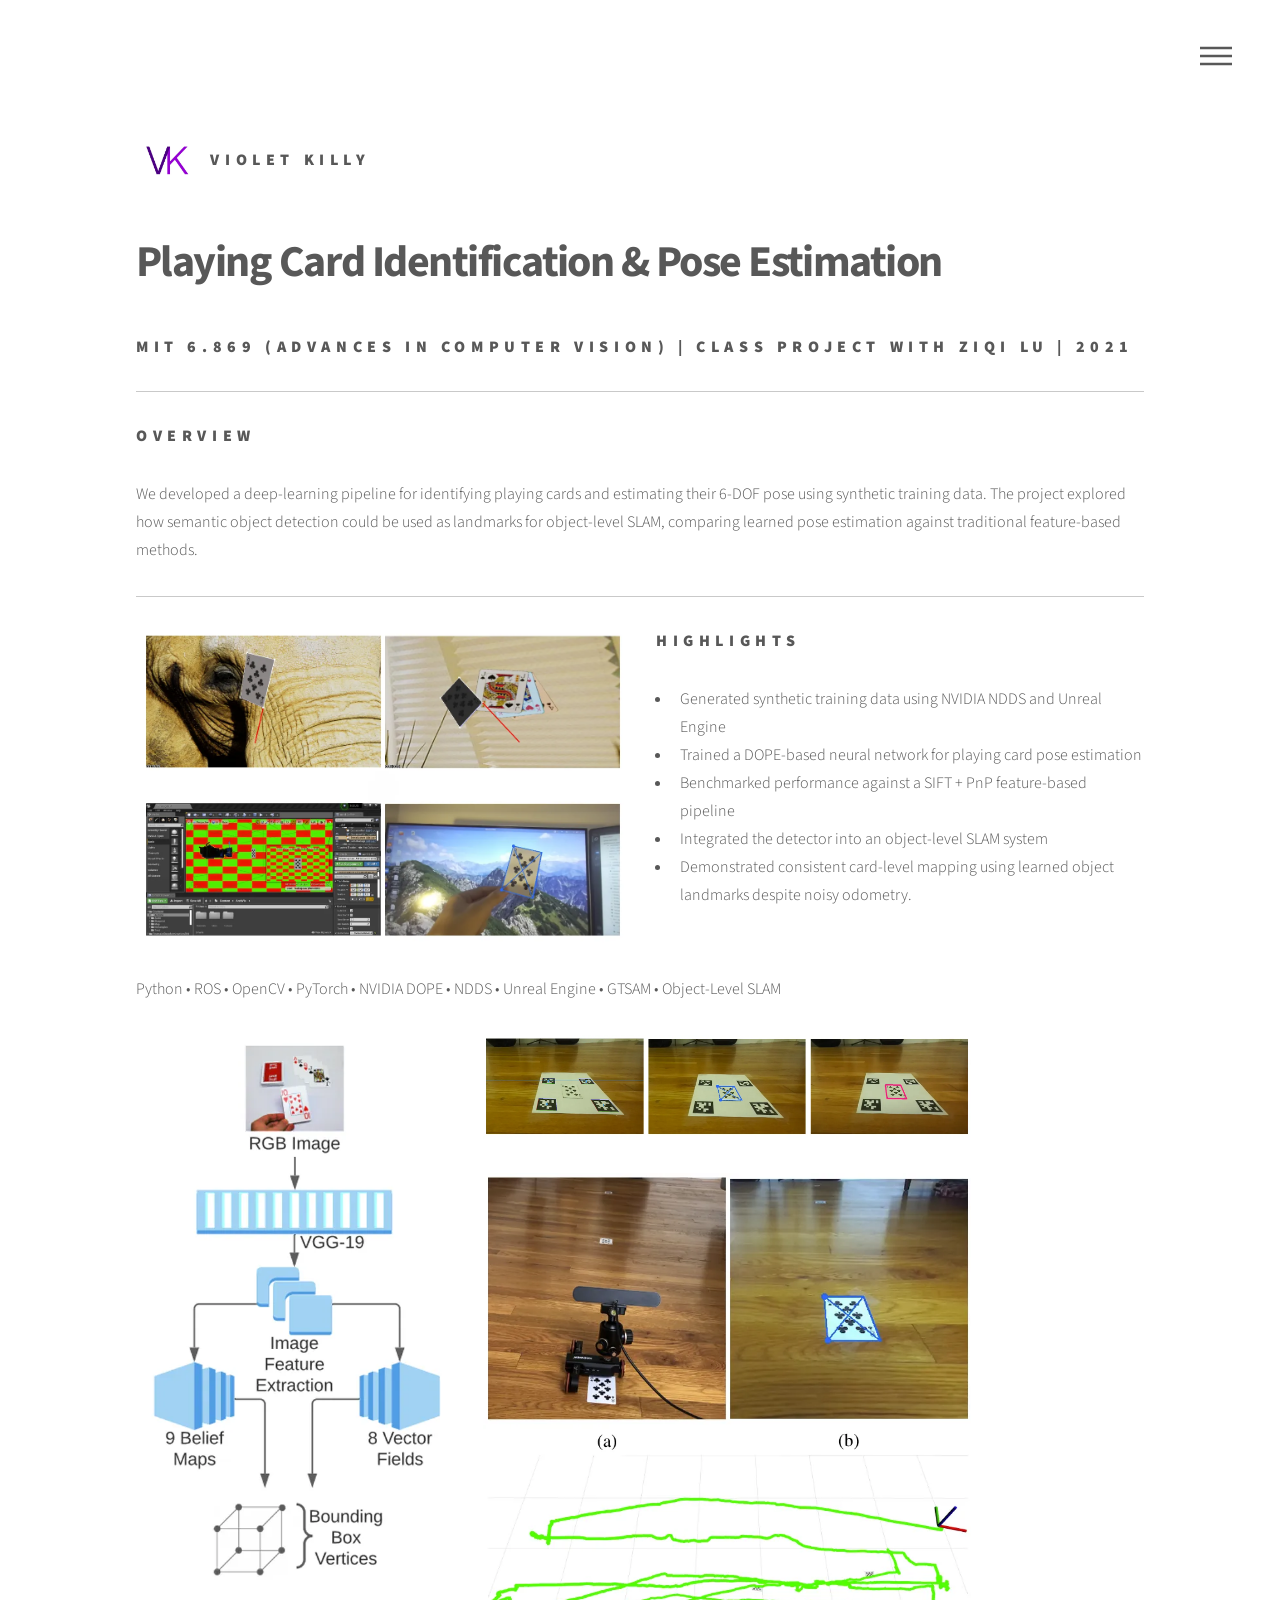
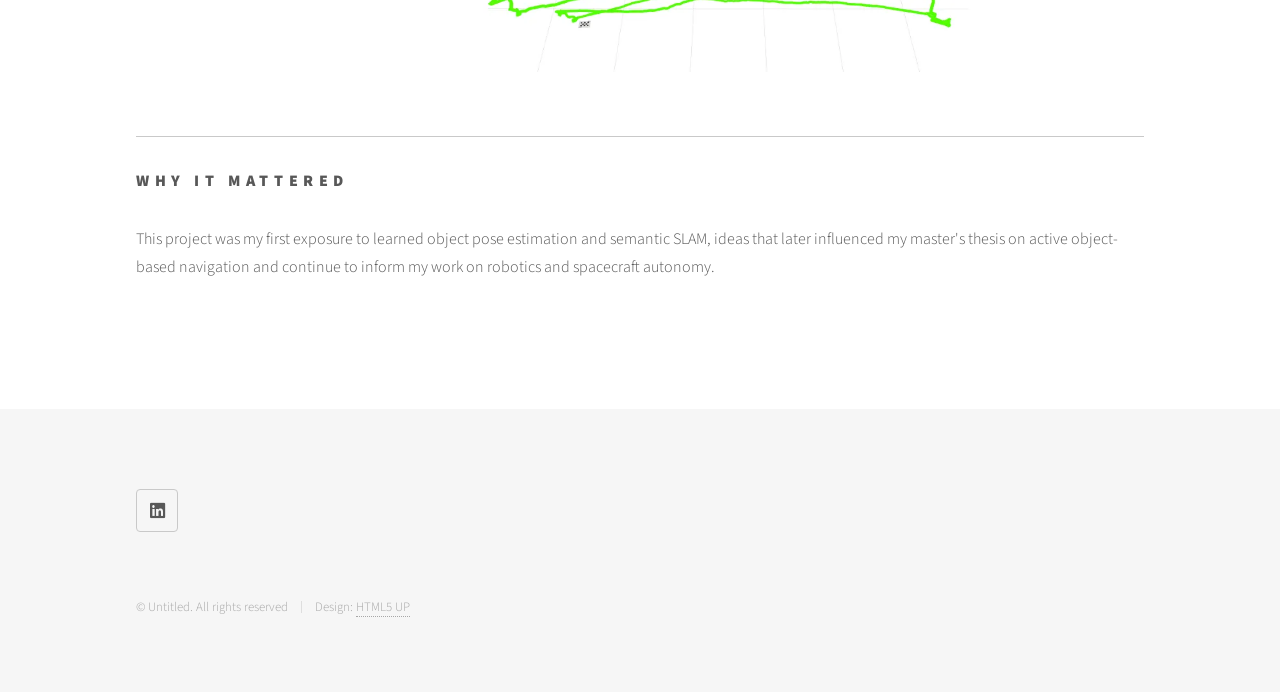
==== cards.html @ 979729dd "Initial portfolio commit" ====
<!DOCTYPE HTML>
<!--
	Phantom by HTML5 UP
	html5up.net | @ajlkn
	Free for personal and commercial use under the CCA 3.0 license (html5up.net/license)
-->
<html>
	<head>
		<title>Generic - Phantom by HTML5 UP</title>
		<meta charset="utf-8" />
		<meta name="viewport" content="width=device-width, initial-scale=1, user-scalable=no" />
		<link rel="stylesheet" href="assets/css/main.css" />
		<noscript><link rel="stylesheet" href="assets/css/noscript.css" /></noscript>
	</head>
	<body class="is-preload">
		<!-- Wrapper -->
			<div id="wrapper">

				<!-- Header -->
					<header id="header">
						<div class="inner">

							<!-- Logo -->
								<a href="index.html" class="logo">
									<span class="symbol"><img src="images/logo.webp" alt="" /></span><span class="title">Violet Killy</span>
								</a>
							<!-- Nav -->
								<nav>
									<ul>
										<li><a href="#menu">Menu</a></li>
									</ul>
								</nav>

						</div>
					</header>

				<!-- Menu -->
					<nav id="menu">
						<h2>Menu</h2>
						<ul>
							<li><a href="index.html">Home</a></li>
							<li><a href="projects.html">Portfolio</a></li>
						</ul>
					</nav>

				<!-- Main -->
					<div id="main">
						<div class="inner">
							<h1>Playing Card Identification & Pose Estimation</h1>
							<h3>MIT 6.869 (Advances in Computer Vision) | Class Project with Ziqi Lu | 2021</h3>
							<hr />						
							<section>
								<h3>Overview</h3>
								<p>We developed a deep-learning pipeline for identifying playing cards and estimating their 6-DOF pose using synthetic training data. The project explored how semantic object detection could be used as landmarks for object-level SLAM, comparing learned pose estimation against traditional feature-based methods.</p>
								<hr />	
								<div class="row">
									<div class="col-6">
										<span class="image fit">
											<img src="images/cards/cards1.webp" alt="">
										</span>
									</div>								
									<div class="col-6">
										<h3>Highlights</h3>
											<ul>
												<li>Generated synthetic training data using NVIDIA NDDS and Unreal Engine</li>
												<li>Trained a DOPE-based neural network for playing card pose estimation</li>
												<li>Benchmarked performance against a SIFT + PnP feature-based pipeline</li>
												<li>Integrated the detector into an object-level SLAM system</li>
												<li>Demonstrated consistent card-level mapping using learned object landmarks despite noisy odometry.</li>
											</ul>
									</div>
								</div>	
								<p>Python • ROS • OpenCV • PyTorch • NVIDIA DOPE • NDDS • Unreal Engine • GTSAM • Object-Level SLAM</p>
								
								<div class="row">
									<div class="col-4">
										<span class="image fit">
											<img src="images/cards/cards2.webp" alt="">
										</span>
									</div>	
									<div class="col-6">
										<span class="image fit">
											<img src="images/cards/cards3.webp" alt="">
										</span>
										<span class="image fit">
											<img src="images/cards/cards4.webp" alt="">
										</span>
									</div>	
								</div>

								<hr />
								<h3>Why it Mattered</h3>
								<p>This project was my first exposure to learned object pose estimation and semantic SLAM, ideas that later influenced my master's thesis on active object-based navigation and continue to inform my work on robotics and spacecraft autonomy.</p>
							
							</section>
						</div>
					</div>

				<!-- Footer -->
					<footer id="footer">
						<div class="inner">
							<section>
								<ul class="icons">
									<li><a href="https://www.linkedin.com/in/violetkilly/" class="icon brands style2 fa-linkedin"><span class="label">LinkedIn</span></a></li>
								</ul>
							</section>
							<ul class="copyright">
								<li>&copy; Untitled. All rights reserved</li><li>Design: <a href="http://html5up.net">HTML5 UP</a></li>
							</ul>
						</div>
					</footer>

			</div>

		<!-- Scripts -->
			<script src="assets/js/jquery.min.js"></script>
			<script src="assets/js/browser.min.js"></script>
			<script src="assets/js/breakpoints.min.js"></script>
			<script src="assets/js/util.js"></script>
			<script src="assets/js/main.js"></script>

	</body>
</html>
---- assets/css/main.css ----
@import url(fontawesome-all.min.css);
@import url("https://fonts.googleapis.com/css?family=Source+Sans+Pro:300,700,900");

/*
	Phantom by HTML5 UP
	html5up.net | @ajlkn
	Free for personal and commercial use under the CCA 3.0 license (html5up.net/license)
*/

html, body, div, span, applet, object,
iframe, h1, h2, h3, h4, h5, h6, p, blockquote,
pre, a, abbr, acronym, address, big, cite,
code, del, dfn, em, img, ins, kbd, q, s, samp,
small, strike, strong, sub, sup, tt, var, b,
u, i, center, dl, dt, dd, ol, ul, li, fieldset,
form, label, legend, table, caption, tbody,
tfoot, thead, tr, th, td, article, aside,
canvas, details, embed, figure, figcaption,
footer, header, hgroup, menu, nav, output, ruby,
section, summary, time, mark, audio, video {
	margin: 0;
	padding: 0;
	border: 0;
	font-size: 100%;
	font: inherit;
	vertical-align: baseline;}

article, aside, details, figcaption, figure,
footer, header, hgroup, menu, nav, section {
	display: block;}

body {
	line-height: 1;
}

ol, ul {
	list-style: none;
}

blockquote, q {
	quotes: none;
}

	blockquote:before, blockquote:after, q:before, q:after {
		content: '';
		content: none;
	}

table {
	border-collapse: collapse;
	border-spacing: 0;
}

body {
	-webkit-text-size-adjust: none;
}

mark {
	background-color: transparent;
	color: inherit;
}

input::-moz-focus-inner {
	border: 0;
	padding: 0;
}

input, select, textarea {
	-moz-appearance: none;
	-webkit-appearance: none;
	-ms-appearance: none;
	appearance: none;
}

/* Basic */

	@-ms-viewport {
		width: device-width;
	}

	body {
		-ms-overflow-style: scrollbar;
	}

	@media screen and (max-width: 480px) {

		html, body {
			min-width: 320px;
		}

	}

	html {
		box-sizing: border-box;
	}

	*, *:before, *:after {
		box-sizing: inherit;
	}

	body {
		background: #ffffff;
	}

		body.is-preload *, body.is-preload *:before, body.is-preload *:after {
			-moz-animation: none !important;
			-webkit-animation: none !important;
			-ms-animation: none !important;
			animation: none !important;
			-moz-transition: none !important;
			-webkit-transition: none !important;
			-ms-transition: none !important;
			transition: none !important;
		}

/* Type */

	body, input, select, textarea {
		color: #585858;
		font-family: "Source Sans Pro", Helvetica, sans-serif;
		font-size: 16pt;
		font-weight: 300;
		line-height: 1.75;
	}

		@media screen and (max-width: 1680px) {

			body, input, select, textarea {
				font-size: 14pt;
			}

		}

		@media screen and (max-width: 1280px) {

			body, input, select, textarea {
				font-size: 12pt;
			}

		}

	a {
		-moz-transition: border-bottom-color 0.2s ease, color 0.2s ease;
		-webkit-transition: border-bottom-color 0.2s ease, color 0.2s ease;
		-ms-transition: border-bottom-color 0.2s ease, color 0.2s ease;
		transition: border-bottom-color 0.2s ease, color 0.2s ease;
		text-decoration: none;
		color: #585858;
		border-bottom: dotted 1px rgba(88, 88, 88, 0.5);
	}

		a:hover {
			border-bottom-color: transparent;
			color: #f2849e !important;
		}

	strong, b {
		font-weight: 900;
	}

	em, i {
		font-style: italic;
	}

	p {
		margin: 0 0 2em 0;
	}

	h1 {
		font-size: 2.75em;
		font-weight: 700;
		line-height: 1.3;
		margin: 0 0 1em 0;
		letter-spacing: -0.035em;
	}

		h1 a {
			color: inherit;
		}

		@media screen and (max-width: 736px) {

			h1 {
				font-size: 2em;
				margin: 0 0 1em 0;
			}

		}

		@media screen and (max-width: 360px) {

			h1 {
				font-size: 1.75em;
			}

		}

	h2, h3, h4, h5, h6 {
		font-weight: 900;
		line-height: 1.5;
		margin: 0 0 2em 0;
		text-transform: uppercase;
		letter-spacing: 0.35em;
	}

		h2 a, h3 a, h4 a, h5 a, h6 a {
			color: inherit;
		}

	h2 {
		font-size: 1.1em;
	}

	h3 {
		font-size: 1em;
	}

	h4 {
		font-size: 0.8em;
	}

	h5 {
		font-size: 0.8em;
	}

	h6 {
		font-size: 0.8em;
	}

	@media screen and (max-width: 980px) {

		h1 br, h2 br, h3 br, h4 br, h5 br, h6 br {
			display: none;
		}

	}

	@media screen and (max-width: 736px) {

		h2 {
			font-size: 1em;
		}

		h3 {
			font-size: 0.8em;
		}

	}

	sub {
		font-size: 0.8em;
		position: relative;
		top: 0.5em;
	}

	sup {
		font-size: 0.8em;
		position: relative;
		top: -0.5em;
	}

	blockquote {
		border-left: solid 4px #c9c9c9;
		font-style: italic;
		margin: 0 0 2em 0;
		padding: 0.5em 0 0.5em 2em;
	}

	code {
		background: rgba(144, 144, 144, 0.075);
		border-radius: 4px;
		border: solid 1px #c9c9c9;
		font-family: "Courier New", monospace;
		font-size: 0.9em;
		margin: 0 0.25em;
		padding: 0.25em 0.65em;
	}

	pre {
		-webkit-overflow-scrolling: touch;
		font-family: "Courier New", monospace;
		font-size: 0.9em;
		margin: 0 0 2em 0;
	}

		pre code {
			display: block;
			line-height: 1.75;
			padding: 1em 1.5em;
			overflow-x: auto;
		}

	hr {
		border: 0;
		border-bottom: solid 1px #c9c9c9;
		margin: 2em 0;
	}

		hr.major {
			margin: 3em 0;
		}

	.align-left {
		text-align: left;
	}

	.align-center {
		text-align: center;
	}

	.align-right {
		text-align: right;
	}

/* Row */

	.row {
		display: flex;
		flex-wrap: wrap;
		box-sizing: border-box;
		align-items: stretch;
	}

		.row > * {
			box-sizing: border-box;
		}

		.row.gtr-uniform > * > :last-child {
			margin-bottom: 0;
		}

		.row.aln-left {
			justify-content: flex-start;
		}

		.row.aln-center {
			justify-content: center;
		}

		.row.aln-right {
			justify-content: flex-end;
		}

		.row.aln-top {
			align-items: flex-start;
		}

		.row.aln-middle {
			align-items: center;
		}

		.row.aln-bottom {
			align-items: flex-end;
		}

		.row > .imp {
			order: -1;
		}

		.row > .col-1 {
			width: 8.33333%;
		}

		.row > .off-1 {
			margin-left: 8.33333%;
		}

		.row > .col-2 {
			width: 16.66667%;
		}

		.row > .off-2 {
			margin-left: 16.66667%;
		}

		.row > .col-3 {
			width: 25%;
		}

		.row > .off-3 {
			margin-left: 25%;
		}

		.row > .col-4 {
			width: 33.33333%;
		}

		.row > .off-4 {
			margin-left: 33.33333%;
		}

		.row > .col-5 {
			width: 41.66667%;
		}

		.row > .off-5 {
			margin-left: 41.66667%;
		}

		.row > .col-6 {
			width: 50%;
		}

		.row > .off-6 {
			margin-left: 50%;
		}

		.row > .col-7 {
			width: 58.33333%;
		}

		.row > .off-7 {
			margin-left: 58.33333%;
		}

		.row > .col-8 {
			width: 66.66667%;
		}

		.row > .off-8 {
			margin-left: 66.66667%;
		}

		.row > .col-9 {
			width: 75%;
		}

		.row > .off-9 {
			margin-left: 75%;
		}

		.row > .col-10 {
			width: 83.33333%;
		}

		.row > .off-10 {
			margin-left: 83.33333%;
		}

		.row > .col-11 {
			width: 91.66667%;
		}

		.row > .off-11 {
			margin-left: 91.66667%;
		}

		.row > .col-12 {
			width: 100%;
		}

		.row > .off-12 {
			margin-left: 100%;
		}

		.row.gtr-0 {
			margin-top: 0;
			margin-left: 0em;
		}

			.row.gtr-0 > * {
				padding: 0 0 0 0em;
			}

			.row.gtr-0.gtr-uniform {
				margin-top: 0em;
			}

				.row.gtr-0.gtr-uniform > * {
					padding-top: 0em;
				}

		.row.gtr-25 {
			margin-top: 0;
			margin-left: -0.5em;
		}

			.row.gtr-25 > * {
				padding: 0 0 0 0.5em;
			}

			.row.gtr-25.gtr-uniform {
				margin-top: -0.5em;
			}

				.row.gtr-25.gtr-uniform > * {
					padding-top: 0.5em;
				}

		.row.gtr-50 {
			margin-top: 0;
			margin-left: -1em;
		}

			.row.gtr-50 > * {
				padding: 0 0 0 1em;
			}

			.row.gtr-50.gtr-uniform {
				margin-top: -1em;
			}

				.row.gtr-50.gtr-uniform > * {
					padding-top: 1em;
				}

		.row {
			margin-top: 0;
			margin-left: -2em;
		}

			.row > * {
				padding: 0 0 0 2em;
			}

			.row.gtr-uniform {
				margin-top: -2em;
			}

				.row.gtr-uniform > * {
					padding-top: 2em;
				}

		.row.gtr-150 {
			margin-top: 0;
			margin-left: -3em;
		}

			.row.gtr-150 > * {
				padding: 0 0 0 3em;
			}

			.row.gtr-150.gtr-uniform {
				margin-top: -3em;
			}

				.row.gtr-150.gtr-uniform > * {
					padding-top: 3em;
				}

		.row.gtr-200 {
			margin-top: 0;
			margin-left: -4em;
		}

			.row.gtr-200 > * {
				padding: 0 0 0 4em;
			}

			.row.gtr-200.gtr-uniform {
				margin-top: -4em;
			}

				.row.gtr-200.gtr-uniform > * {
					padding-top: 4em;
				}

		@media screen and (max-width: 1680px) {

			.row {
				display: flex;
				flex-wrap: wrap;
				box-sizing: border-box;
				align-items: stretch;
			}

				.row > * {
					box-sizing: border-box;
				}

				.row.gtr-uniform > * > :last-child {
					margin-bottom: 0;
				}

				.row.aln-left {
					justify-content: flex-start;
				}

				.row.aln-center {
					justify-content: center;
				}

				.row.aln-right {
					justify-content: flex-end;
				}

				.row.aln-top {
					align-items: flex-start;
				}

				.row.aln-middle {
					align-items: center;
				}

				.row.aln-bottom {
					align-items: flex-end;
				}

				.row > .imp-xlarge {
					order: -1;
				}

				.row > .col-1-xlarge {
					width: 8.33333%;
				}

				.row > .off-1-xlarge {
					margin-left: 8.33333%;
				}

				.row > .col-2-xlarge {
					width: 16.66667%;
				}

				.row > .off-2-xlarge {
					margin-left: 16.66667%;
				}

				.row > .col-3-xlarge {
					width: 25%;
				}

				.row > .off-3-xlarge {
					margin-left: 25%;
				}

				.row > .col-4-xlarge {
					width: 33.33333%;
				}

				.row > .off-4-xlarge {
					margin-left: 33.33333%;
				}

				.row > .col-5-xlarge {
					width: 41.66667%;
				}

				.row > .off-5-xlarge {
					margin-left: 41.66667%;
				}

				.row > .col-6-xlarge {
					width: 50%;
				}

				.row > .off-6-xlarge {
					margin-left: 50%;
				}

				.row > .col-7-xlarge {
					width: 58.33333%;
				}

				.row > .off-7-xlarge {
					margin-left: 58.33333%;
				}

				.row > .col-8-xlarge {
					width: 66.66667%;
				}

				.row > .off-8-xlarge {
					margin-left: 66.66667%;
				}

				.row > .col-9-xlarge {
					width: 75%;
				}

				.row > .off-9-xlarge {
					margin-left: 75%;
				}

				.row > .col-10-xlarge {
					width: 83.33333%;
				}

				.row > .off-10-xlarge {
					margin-left: 83.33333%;
				}

				.row > .col-11-xlarge {
					width: 91.66667%;
				}

				.row > .off-11-xlarge {
					margin-left: 91.66667%;
				}

				.row > .col-12-xlarge {
					width: 100%;
				}

				.row > .off-12-xlarge {
					margin-left: 100%;
				}

				.row.gtr-0 {
					margin-top: 0;
					margin-left: 0em;
				}

					.row.gtr-0 > * {
						padding: 0 0 0 0em;
					}

					.row.gtr-0.gtr-uniform {
						margin-top: 0em;
					}

						.row.gtr-0.gtr-uniform > * {
							padding-top: 0em;
						}

				.row.gtr-25 {
					margin-top: 0;
					margin-left: -0.5em;
				}

					.row.gtr-25 > * {
						padding: 0 0 0 0.5em;
					}

					.row.gtr-25.gtr-uniform {
						margin-top: -0.5em;
					}

						.row.gtr-25.gtr-uniform > * {
							padding-top: 0.5em;
						}

				.row.gtr-50 {
					margin-top: 0;
					margin-left: -1em;
				}

					.row.gtr-50 > * {
						padding: 0 0 0 1em;
					}

					.row.gtr-50.gtr-uniform {
						margin-top: -1em;
					}

						.row.gtr-50.gtr-uniform > * {
							padding-top: 1em;
						}

				.row {
					margin-top: 0;
					margin-left: -2em;
				}

					.row > * {
						padding: 0 0 0 2em;
					}

					.row.gtr-uniform {
						margin-top: -2em;
					}

						.row.gtr-uniform > * {
							padding-top: 2em;
						}

				.row.gtr-150 {
					margin-top: 0;
					margin-left: -3em;
				}

					.row.gtr-150 > * {
						padding: 0 0 0 3em;
					}

					.row.gtr-150.gtr-uniform {
						margin-top: -3em;
					}

						.row.gtr-150.gtr-uniform > * {
							padding-top: 3em;
						}

				.row.gtr-200 {
					margin-top: 0;
					margin-left: -4em;
				}

					.row.gtr-200 > * {
						padding: 0 0 0 4em;
					}

					.row.gtr-200.gtr-uniform {
						margin-top: -4em;
					}

						.row.gtr-200.gtr-uniform > * {
							padding-top: 4em;
						}

		}

		@media screen and (max-width: 1280px) {

			.row {
				display: flex;
				flex-wrap: wrap;
				box-sizing: border-box;
				align-items: stretch;
			}

				.row > * {
					box-sizing: border-box;
				}

				.row.gtr-uniform > * > :last-child {
					margin-bottom: 0;
				}

				.row.aln-left {
					justify-content: flex-start;
				}

				.row.aln-center {
					justify-content: center;
				}

				.row.aln-right {
					justify-content: flex-end;
				}

				.row.aln-top {
					align-items: flex-start;
				}

				.row.aln-middle {
					align-items: center;
				}

				.row.aln-bottom {
					align-items: flex-end;
				}

				.row > .imp-large {
					order: -1;
				}

				.row > .col-1-large {
					width: 8.33333%;
				}

				.row > .off-1-large {
					margin-left: 8.33333%;
				}

				.row > .col-2-large {
					width: 16.66667%;
				}

				.row > .off-2-large {
					margin-left: 16.66667%;
				}

				.row > .col-3-large {
					width: 25%;
				}

				.row > .off-3-large {
					margin-left: 25%;
				}

				.row > .col-4-large {
					width: 33.33333%;
				}

				.row > .off-4-large {
					margin-left: 33.33333%;
				}

				.row > .col-5-large {
					width: 41.66667%;
				}

				.row > .off-5-large {
					margin-left: 41.66667%;
				}

				.row > .col-6-large {
					width: 50%;
				}

				.row > .off-6-large {
					margin-left: 50%;
				}

				.row > .col-7-large {
					width: 58.33333%;
				}

				.row > .off-7-large {
					margin-left: 58.33333%;
				}

				.row > .col-8-large {
					width: 66.66667%;
				}

				.row > .off-8-large {
					margin-left: 66.66667%;
				}

				.row > .col-9-large {
					width: 75%;
				}

				.row > .off-9-large {
					margin-left: 75%;
				}

				.row > .col-10-large {
					width: 83.33333%;
				}

				.row > .off-10-large {
					margin-left: 83.33333%;
				}

				.row > .col-11-large {
					width: 91.66667%;
				}

				.row > .off-11-large {
					margin-left: 91.66667%;
				}

				.row > .col-12-large {
					width: 100%;
				}

				.row > .off-12-large {
					margin-left: 100%;
				}

				.row.gtr-0 {
					margin-top: 0;
					margin-left: 0em;
				}

					.row.gtr-0 > * {
						padding: 0 0 0 0em;
					}

					.row.gtr-0.gtr-uniform {
						margin-top: 0em;
					}

						.row.gtr-0.gtr-uniform > * {
							padding-top: 0em;
						}

				.row.gtr-25 {
					margin-top: 0;
					margin-left: -0.5em;
				}

					.row.gtr-25 > * {
						padding: 0 0 0 0.5em;
					}

					.row.gtr-25.gtr-uniform {
						margin-top: -0.5em;
					}

						.row.gtr-25.gtr-uniform > * {
							padding-top: 0.5em;
						}

				.row.gtr-50 {
					margin-top: 0;
					margin-left: -1em;
				}

					.row.gtr-50 > * {
						padding: 0 0 0 1em;
					}

					.row.gtr-50.gtr-uniform {
						margin-top: -1em;
					}

						.row.gtr-50.gtr-uniform > * {
							padding-top: 1em;
						}

				.row {
					margin-top: 0;
					margin-left: -2em;
				}

					.row > * {
						padding: 0 0 0 2em;
					}

					.row.gtr-uniform {
						margin-top: -2em;
					}

						.row.gtr-uniform > * {
							padding-top: 2em;
						}

				.row.gtr-150 {
					margin-top: 0;
					margin-left: -3em;
				}

					.row.gtr-150 > * {
						padding: 0 0 0 3em;
					}

					.row.gtr-150.gtr-uniform {
						margin-top: -3em;
					}

						.row.gtr-150.gtr-uniform > * {
							padding-top: 3em;
						}

				.row.gtr-200 {
					margin-top: 0;
					margin-left: -4em;
				}

					.row.gtr-200 > * {
						padding: 0 0 0 4em;
					}

					.row.gtr-200.gtr-uniform {
						margin-top: -4em;
					}

						.row.gtr-200.gtr-uniform > * {
							padding-top: 4em;
						}

		}

		@media screen and (max-width: 980px) {

			.row {
				display: flex;
				flex-wrap: wrap;
				box-sizing: border-box;
				align-items: stretch;
			}

				.row > * {
					box-sizing: border-box;
				}

				.row.gtr-uniform > * > :last-child {
					margin-bottom: 0;
				}

				.row.aln-left {
					justify-content: flex-start;
				}

				.row.aln-center {
					justify-content: center;
				}

				.row.aln-right {
					justify-content: flex-end;
				}

				.row.aln-top {
					align-items: flex-start;
				}

				.row.aln-middle {
					align-items: center;
				}

				.row.aln-bottom {
					align-items: flex-end;
				}

				.row > .imp-medium {
					order: -1;
				}

				.row > .col-1-medium {
					width: 8.33333%;
				}

				.row > .off-1-medium {
					margin-left: 8.33333%;
				}

				.row > .col-2-medium {
					width: 16.66667%;
				}

				.row > .off-2-medium {
					margin-left: 16.66667%;
				}

				.row > .col-3-medium {
					width: 25%;
				}

				.row > .off-3-medium {
					margin-left: 25%;
				}

				.row > .col-4-medium {
					width: 33.33333%;
				}

				.row > .off-4-medium {
					margin-left: 33.33333%;
				}

				.row > .col-5-medium {
					width: 41.66667%;
				}

				.row > .off-5-medium {
					margin-left: 41.66667%;
				}

				.row > .col-6-medium {
					width: 50%;
				}

				.row > .off-6-medium {
					margin-left: 50%;
				}

				.row > .col-7-medium {
					width: 58.33333%;
				}

				.row > .off-7-medium {
					margin-left: 58.33333%;
				}

				.row > .col-8-medium {
					width: 66.66667%;
				}

				.row > .off-8-medium {
					margin-left: 66.66667%;
				}

				.row > .col-9-medium {
					width: 75%;
				}

				.row > .off-9-medium {
					margin-left: 75%;
				}

				.row > .col-10-medium {
					width: 83.33333%;
				}

				.row > .off-10-medium {
					margin-left: 83.33333%;
				}

				.row > .col-11-medium {
					width: 91.66667%;
				}

				.row > .off-11-medium {
					margin-left: 91.66667%;
				}

				.row > .col-12-medium {
					width: 100%;
				}

				.row > .off-12-medium {
					margin-left: 100%;
				}

				.row.gtr-0 {
					margin-top: 0;
					margin-left: 0em;
				}

					.row.gtr-0 > * {
						padding: 0 0 0 0em;
					}

					.row.gtr-0.gtr-uniform {
						margin-top: 0em;
					}

						.row.gtr-0.gtr-uniform > * {
							padding-top: 0em;
						}

				.row.gtr-25 {
					margin-top: 0;
					margin-left: -0.375em;
				}

					.row.gtr-25 > * {
						padding: 0 0 0 0.375em;
					}

					.row.gtr-25.gtr-uniform {
						margin-top: -0.375em;
					}

						.row.gtr-25.gtr-uniform > * {
							padding-top: 0.375em;
						}

				.row.gtr-50 {
					margin-top: 0;
					margin-left: -0.75em;
				}

					.row.gtr-50 > * {
						padding: 0 0 0 0.75em;
					}

					.row.gtr-50.gtr-uniform {
						margin-top: -0.75em;
					}

						.row.gtr-50.gtr-uniform > * {
							padding-top: 0.75em;
						}

				.row {
					margin-top: 0;
					margin-left: -1.5em;
				}

					.row > * {
						padding: 0 0 0 1.5em;
					}

					.row.gtr-uniform {
						margin-top: -1.5em;
					}

						.row.gtr-uniform > * {
							padding-top: 1.5em;
						}

				.row.gtr-150 {
					margin-top: 0;
					margin-left: -2.25em;
				}

					.row.gtr-150 > * {
						padding: 0 0 0 2.25em;
					}

					.row.gtr-150.gtr-uniform {
						margin-top: -2.25em;
					}

						.row.gtr-150.gtr-uniform > * {
							padding-top: 2.25em;
						}

				.row.gtr-200 {
					margin-top: 0;
					margin-left: -3em;
				}

					.row.gtr-200 > * {
						padding: 0 0 0 3em;
					}

					.row.gtr-200.gtr-uniform {
						margin-top: -3em;
					}

						.row.gtr-200.gtr-uniform > * {
							padding-top: 3em;
						}

		}

		@media screen and (max-width: 736px) {

			.row {
				display: flex;
				flex-wrap: wrap;
				box-sizing: border-box;
				align-items: stretch;
			}

				.row > * {
					box-sizing: border-box;
				}

				.row.gtr-uniform > * > :last-child {
					margin-bottom: 0;
				}

				.row.aln-left {
					justify-content: flex-start;
				}

				.row.aln-center {
					justify-content: center;
				}

				.row.aln-right {
					justify-content: flex-end;
				}

				.row.aln-top {
					align-items: flex-start;
				}

				.row.aln-middle {
					align-items: center;
				}

				.row.aln-bottom {
					align-items: flex-end;
				}

				.row > .imp-small {
					order: -1;
				}

				.row > .col-1-small {
					width: 8.33333%;
				}

				.row > .off-1-small {
					margin-left: 8.33333%;
				}

				.row > .col-2-small {
					width: 16.66667%;
				}

				.row > .off-2-small {
					margin-left: 16.66667%;
				}

				.row > .col-3-small {
					width: 25%;
				}

				.row > .off-3-small {
					margin-left: 25%;
				}

				.row > .col-4-small {
					width: 33.33333%;
				}

				.row > .off-4-small {
					margin-left: 33.33333%;
				}

				.row > .col-5-small {
					width: 41.66667%;
				}

				.row > .off-5-small {
					margin-left: 41.66667%;
				}

				.row > .col-6-small {
					width: 50%;
				}

				.row > .off-6-small {
					margin-left: 50%;
				}

				.row > .col-7-small {
					width: 58.33333%;
				}

				.row > .off-7-small {
					margin-left: 58.33333%;
				}

				.row > .col-8-small {
					width: 66.66667%;
				}

				.row > .off-8-small {
					margin-left: 66.66667%;
				}

				.row > .col-9-small {
					width: 75%;
				}

				.row > .off-9-small {
					margin-left: 75%;
				}

				.row > .col-10-small {
					width: 83.33333%;
				}

				.row > .off-10-small {
					margin-left: 83.33333%;
				}

				.row > .col-11-small {
					width: 91.66667%;
				}

				.row > .off-11-small {
					margin-left: 91.66667%;
				}

				.row > .col-12-small {
					width: 100%;
				}

				.row > .off-12-small {
					margin-left: 100%;
				}

				.row.gtr-0 {
					margin-top: 0;
					margin-left: 0em;
				}

					.row.gtr-0 > * {
						padding: 0 0 0 0em;
					}

					.row.gtr-0.gtr-uniform {
						margin-top: 0em;
					}

						.row.gtr-0.gtr-uniform > * {
							padding-top: 0em;
						}

				.row.gtr-25 {
					margin-top: 0;
					margin-left: -0.25em;
				}

					.row.gtr-25 > * {
						padding: 0 0 0 0.25em;
					}

					.row.gtr-25.gtr-uniform {
						margin-top: -0.25em;
					}

						.row.gtr-25.gtr-uniform > * {
							padding-top: 0.25em;
						}

				.row.gtr-50 {
					margin-top: 0;
					margin-left: -0.5em;
				}

					.row.gtr-50 > * {
						padding: 0 0 0 0.5em;
					}

					.row.gtr-50.gtr-uniform {
						margin-top: -0.5em;
					}

						.row.gtr-50.gtr-uniform > * {
							padding-top: 0.5em;
						}

				.row {
					margin-top: 0;
					margin-left: -1em;
				}

					.row > * {
						padding: 0 0 0 1em;
					}

					.row.gtr-uniform {
						margin-top: -1em;
					}

						.row.gtr-uniform > * {
							padding-top: 1em;
						}

				.row.gtr-150 {
					margin-top: 0;
					margin-left: -1.5em;
				}

					.row.gtr-150 > * {
						padding: 0 0 0 1.5em;
					}

					.row.gtr-150.gtr-uniform {
						margin-top: -1.5em;
					}

						.row.gtr-150.gtr-uniform > * {
							padding-top: 1.5em;
						}

				.row.gtr-200 {
					margin-top: 0;
					margin-left: -2em;
				}

					.row.gtr-200 > * {
						padding: 0 0 0 2em;
					}

					.row.gtr-200.gtr-uniform {
						margin-top: -2em;
					}

						.row.gtr-200.gtr-uniform > * {
							padding-top: 2em;
						}

		}

		@media screen and (max-width: 480px) {

			.row {
				display: flex;
				flex-wrap: wrap;
				box-sizing: border-box;
				align-items: stretch;
			}

				.row > * {
					box-sizing: border-box;
				}

				.row.gtr-uniform > * > :last-child {
					margin-bottom: 0;
				}

				.row.aln-left {
					justify-content: flex-start;
				}

				.row.aln-center {
					justify-content: center;
				}

				.row.aln-right {
					justify-content: flex-end;
				}

				.row.aln-top {
					align-items: flex-start;
				}

				.row.aln-middle {
					align-items: center;
				}

				.row.aln-bottom {
					align-items: flex-end;
				}

				.row > .imp-xsmall {
					order: -1;
				}

				.row > .col-1-xsmall {
					width: 8.33333%;
				}

				.row > .off-1-xsmall {
					margin-left: 8.33333%;
				}

				.row > .col-2-xsmall {
					width: 16.66667%;
				}

				.row > .off-2-xsmall {
					margin-left: 16.66667%;
				}

				.row > .col-3-xsmall {
					width: 25%;
				}

				.row > .off-3-xsmall {
					margin-left: 25%;
				}

				.row > .col-4-xsmall {
					width: 33.33333%;
				}

				.row > .off-4-xsmall {
					margin-left: 33.33333%;
				}

				.row > .col-5-xsmall {
					width: 41.66667%;
				}

				.row > .off-5-xsmall {
					margin-left: 41.66667%;
				}

				.row > .col-6-xsmall {
					width: 50%;
				}

				.row > .off-6-xsmall {
					margin-left: 50%;
				}

				.row > .col-7-xsmall {
					width: 58.33333%;
				}

				.row > .off-7-xsmall {
					margin-left: 58.33333%;
				}

				.row > .col-8-xsmall {
					width: 66.66667%;
				}

				.row > .off-8-xsmall {
					margin-left: 66.66667%;
				}

				.row > .col-9-xsmall {
					width: 75%;
				}

				.row > .off-9-xsmall {
					margin-left: 75%;
				}

				.row > .col-10-xsmall {
					width: 83.33333%;
				}

				.row > .off-10-xsmall {
					margin-left: 83.33333%;
				}

				.row > .col-11-xsmall {
					width: 91.66667%;
				}

				.row > .off-11-xsmall {
					margin-left: 91.66667%;
				}

				.row > .col-12-xsmall {
					width: 100%;
				}

				.row > .off-12-xsmall {
					margin-left: 100%;
				}

				.row.gtr-0 {
					margin-top: 0;
					margin-left: 0em;
				}

					.row.gtr-0 > * {
						padding: 0 0 0 0em;
					}

					.row.gtr-0.gtr-uniform {
						margin-top: 0em;
					}

						.row.gtr-0.gtr-uniform > * {
							padding-top: 0em;
						}

				.row.gtr-25 {
					margin-top: 0;
					margin-left: -0.25em;
				}

					.row.gtr-25 > * {
						padding: 0 0 0 0.25em;
					}

					.row.gtr-25.gtr-uniform {
						margin-top: -0.25em;
					}

						.row.gtr-25.gtr-uniform > * {
							padding-top: 0.25em;
						}

				.row.gtr-50 {
					margin-top: 0;
					margin-left: -0.5em;
				}

					.row.gtr-50 > * {
						padding: 0 0 0 0.5em;
					}

					.row.gtr-50.gtr-uniform {
						margin-top: -0.5em;
					}

						.row.gtr-50.gtr-uniform > * {
							padding-top: 0.5em;
						}

				.row {
					margin-top: 0;
					margin-left: -1em;
				}

					.row > * {
						padding: 0 0 0 1em;
					}

					.row.gtr-uniform {
						margin-top: -1em;
					}

						.row.gtr-uniform > * {
							padding-top: 1em;
						}

				.row.gtr-150 {
					margin-top: 0;
					margin-left: -1.5em;
				}

					.row.gtr-150 > * {
						padding: 0 0 0 1.5em;
					}

					.row.gtr-150.gtr-uniform {
						margin-top: -1.5em;
					}

						.row.gtr-150.gtr-uniform > * {
							padding-top: 1.5em;
						}

				.row.gtr-200 {
					margin-top: 0;
					margin-left: -2em;
				}

					.row.gtr-200 > * {
						padding: 0 0 0 2em;
					}

					.row.gtr-200.gtr-uniform {
						margin-top: -2em;
					}

						.row.gtr-200.gtr-uniform > * {
							padding-top: 2em;
						}

		}

/* Section/Article */

	section.special, article.special {
		text-align: center;
	}

	header p {
		margin-top: -1em;
	}

	@media screen and (max-width: 736px) {

		header p {
			margin-top: 0;
		}

	}

/* Icon */

	.icon {
		text-decoration: none;
		border-bottom: none;
		position: relative;
	}

		.icon:before {
			-moz-osx-font-smoothing: grayscale;
			-webkit-font-smoothing: antialiased;
			display: inline-block;
			font-style: normal;
			font-variant: normal;
			text-rendering: auto;
			line-height: 1;
			text-transform: none !important;
			font-family: 'Font Awesome 5 Free';
			font-weight: 400;
		}

		.icon > .label {
			display: none;
		}

		.icon:before {
			line-height: inherit;
		}

		.icon.solid:before {
			font-weight: 900;
		}

		.icon.brands:before {
			font-family: 'Font Awesome 5 Brands';
		}

		.icon.style2 {
			-moz-transition: background-color 0.2s ease-in-out, color 0.2s ease-in-out, border-color 0.2s ease-in-out;
			-webkit-transition: background-color 0.2s ease-in-out, color 0.2s ease-in-out, border-color 0.2s ease-in-out;
			-ms-transition: background-color 0.2s ease-in-out, color 0.2s ease-in-out, border-color 0.2s ease-in-out;
			transition: background-color 0.2s ease-in-out, color 0.2s ease-in-out, border-color 0.2s ease-in-out;
			background-color: transparent;
			border: solid 1px #c9c9c9;
			border-radius: 4px;
			width: 2.65em;
			height: 2.65em;
			display: inline-block;
			text-align: center;
			line-height: 2.65em;
			color: inherit;
		}

			.icon.style2:before {
				font-size: 1.1em;
			}

			.icon.style2:hover {
				color: #f2849e;
				border-color: #f2849e;
			}

			.icon.style2:active {
				background-color: rgba(242, 132, 158, 0.1);
			}

/* List */

	ol {
		list-style: decimal;
		margin: 0 0 2em 0;
		padding-left: 1.25em;
	}

		ol li {
			padding-left: 0.25em;
		}

	ul {
		list-style: disc;
		margin: 0 0 2em 0;
		padding-left: 1em;
	}

		ul li {
			padding-left: 0.5em;
		}

		ul.alt {
			list-style: none;
			padding-left: 0;
		}

			ul.alt li {
				border-top: solid 1px #c9c9c9;
				padding: 0.5em 0;
			}

				ul.alt li:first-child {
					border-top: 0;
					padding-top: 0;
				}

	dl {
		margin: 0 0 2em 0;
	}

		dl dt {
			display: block;
			font-weight: 900;
			margin: 0 0 1em 0;
		}

		dl dd {
			margin-left: 2em;
		}

/* Actions */

	ul.actions {
		display: -moz-flex;
		display: -webkit-flex;
		display: -ms-flex;
		display: flex;
		cursor: default;
		list-style: none;
		margin-left: -1em;
		padding-left: 0;
	}

		ul.actions li {
			padding: 0 0 0 1em;
			vertical-align: middle;
		}

		ul.actions.special {
			-moz-justify-content: center;
			-webkit-justify-content: center;
			-ms-justify-content: center;
			justify-content: center;
			width: 100%;
			margin-left: 0;
		}

			ul.actions.special li:first-child {
				padding-left: 0;
			}

		ul.actions.stacked {
			-moz-flex-direction: column;
			-webkit-flex-direction: column;
			-ms-flex-direction: column;
			flex-direction: column;
			margin-left: 0;
		}

			ul.actions.stacked li {
				padding: 1.3em 0 0 0;
			}

				ul.actions.stacked li:first-child {
					padding-top: 0;
				}

		ul.actions.fit {
			width: calc(100% + 1em);
		}

			ul.actions.fit li {
				-moz-flex-grow: 1;
				-webkit-flex-grow: 1;
				-ms-flex-grow: 1;
				flex-grow: 1;
				-moz-flex-shrink: 1;
				-webkit-flex-shrink: 1;
				-ms-flex-shrink: 1;
				flex-shrink: 1;
				width: 100%;
			}

				ul.actions.fit li > * {
					width: 100%;
				}

			ul.actions.fit.stacked {
				width: 100%;
			}

		@media screen and (max-width: 480px) {

			ul.actions:not(.fixed) {
				-moz-flex-direction: column;
				-webkit-flex-direction: column;
				-ms-flex-direction: column;
				flex-direction: column;
				margin-left: 0;
				width: 100% !important;
			}

				ul.actions:not(.fixed) li {
					-moz-flex-grow: 1;
					-webkit-flex-grow: 1;
					-ms-flex-grow: 1;
					flex-grow: 1;
					-moz-flex-shrink: 1;
					-webkit-flex-shrink: 1;
					-ms-flex-shrink: 1;
					flex-shrink: 1;
					padding: 1em 0 0 0;
					text-align: center;
					width: 100%;
				}

					ul.actions:not(.fixed) li > * {
						width: 100%;
					}

					ul.actions:not(.fixed) li:first-child {
						padding-top: 0;
					}

					ul.actions:not(.fixed) li input[type="submit"],
					ul.actions:not(.fixed) li input[type="reset"],
					ul.actions:not(.fixed) li input[type="button"],
					ul.actions:not(.fixed) li button,
					ul.actions:not(.fixed) li .button {
						width: 100%;
					}

						ul.actions:not(.fixed) li input[type="submit"].icon:before,
						ul.actions:not(.fixed) li input[type="reset"].icon:before,
						ul.actions:not(.fixed) li input[type="button"].icon:before,
						ul.actions:not(.fixed) li button.icon:before,
						ul.actions:not(.fixed) li .button.icon:before {
							margin-left: -0.5rem;
						}

		}

/* Icons */

	ul.icons {
		cursor: default;
		list-style: none;
		padding-left: 0;
		margin: -1em 0 2em -1em;
	}

		ul.icons li {
			display: inline-block;
			padding: 1em 0 0 1em;
		}

/* Form */

	form {
		margin: 0 0 2em 0;
		overflow-x: hidden;
	}

		form > :last-child {
			margin-bottom: 0;
		}

		form > .fields {
			display: -moz-flex;
			display: -webkit-flex;
			display: -ms-flex;
			display: flex;
			-moz-flex-wrap: wrap;
			-webkit-flex-wrap: wrap;
			-ms-flex-wrap: wrap;
			flex-wrap: wrap;
			width: calc(100% + 3em);
			margin: -1.5em 0 2em -1.5em;
		}

			form > .fields > .field {
				-moz-flex-grow: 0;
				-webkit-flex-grow: 0;
				-ms-flex-grow: 0;
				flex-grow: 0;
				-moz-flex-shrink: 0;
				-webkit-flex-shrink: 0;
				-ms-flex-shrink: 0;
				flex-shrink: 0;
				padding: 1.5em 0 0 1.5em;
				width: calc(100% - 1.5em);
			}

				form > .fields > .field.half {
					width: calc(50% - 0.75em);
				}

				form > .fields > .field.third {
					width: calc(100%/3 - 0.5em);
				}

				form > .fields > .field.quarter {
					width: calc(25% - 0.375em);
				}

		@media screen and (max-width: 480px) {

			form > .fields {
				width: calc(100% + 3em);
				margin: -1.5em 0 2em -1.5em;
			}

				form > .fields > .field {
					padding: 1.5em 0 0 1.5em;
					width: calc(100% - 1.5em);
				}

					form > .fields > .field.half {
						width: calc(100% - 1.5em);
					}

					form > .fields > .field.third {
						width: calc(100% - 1.5em);
					}

					form > .fields > .field.quarter {
						width: calc(100% - 1.5em);
					}

		}

	label {
		display: block;
		font-size: 0.9em;
		font-weight: 900;
		margin: 0 0 1em 0;
	}

	input[type="text"],
	input[type="password"],
	input[type="email"],
	input[type="tel"],
	select,
	textarea {
		-moz-appearance: none;
		-webkit-appearance: none;
		-ms-appearance: none;
		appearance: none;
		background-color: transparent;
		border: none;
		border-radius: 0;
		border-bottom: solid 1px #c9c9c9;
		color: inherit;
		display: block;
		outline: 0;
		padding: 0;
		text-decoration: none;
		width: 100%;
	}

		input[type="text"]:invalid,
		input[type="password"]:invalid,
		input[type="email"]:invalid,
		input[type="tel"]:invalid,
		select:invalid,
		textarea:invalid {
			box-shadow: none;
		}

		input[type="text"]:focus,
		input[type="password"]:focus,
		input[type="email"]:focus,
		input[type="tel"]:focus,
		select:focus,
		textarea:focus {
			border-bottom-color: #f2849e;
			box-shadow: inset 0 -1px 0 0 #f2849e;
		}

	select {
		background-image: url("data:image/svg+xml;charset=utf8,%3Csvg xmlns='http://www.w3.org/2000/svg' width='40' height='40' preserveAspectRatio='none' viewBox='0 0 40 40'%3E%3Cpath d='M9.4,12.3l10.4,10.4l10.4-10.4c0.2-0.2,0.5-0.4,0.9-0.4c0.3,0,0.6,0.1,0.9,0.4l3.3,3.3c0.2,0.2,0.4,0.5,0.4,0.9 c0,0.4-0.1,0.6-0.4,0.9L20.7,31.9c-0.2,0.2-0.5,0.4-0.9,0.4c-0.3,0-0.6-0.1-0.9-0.4L4.3,17.3c-0.2-0.2-0.4-0.5-0.4-0.9 c0-0.4,0.1-0.6,0.4-0.9l3.3-3.3c0.2-0.2,0.5-0.4,0.9-0.4S9.1,12.1,9.4,12.3z' fill='%23c9c9c9' /%3E%3C/svg%3E");
		background-size: 1.25rem;
		background-repeat: no-repeat;
		background-position: calc(100% - 1rem) center;
		height: 3em;
		padding-right: 3em;
		text-overflow: ellipsis;
	}

		select option {
			background: #ffffff;
		}

		select:focus::-ms-value {
			background-color: transparent;
		}

		select::-ms-expand {
			display: none;
		}

	input[type="text"],
	input[type="password"],
	input[type="email"],
	select {
		height: 3em;
	}

	textarea {
		padding: 0;
		min-height: 3.75em;
	}

	input[type="checkbox"],
	input[type="radio"] {
		-moz-appearance: none;
		-webkit-appearance: none;
		-ms-appearance: none;
		appearance: none;
		display: block;
		float: left;
		margin-right: -2em;
		opacity: 0;
		width: 1em;
		z-index: -1;
	}

		input[type="checkbox"] + label,
		input[type="radio"] + label {
			text-decoration: none;
			color: #585858;
			cursor: pointer;
			display: inline-block;
			font-size: 1em;
			font-weight: 300;
			padding-left: 2.55em;
			padding-right: 0.75em;
			position: relative;
		}

			input[type="checkbox"] + label:before,
			input[type="radio"] + label:before {
				-moz-osx-font-smoothing: grayscale;
				-webkit-font-smoothing: antialiased;
				display: inline-block;
				font-style: normal;
				font-variant: normal;
				text-rendering: auto;
				line-height: 1;
				text-transform: none !important;
				font-family: 'Font Awesome 5 Free';
				font-weight: 900;
			}

			input[type="checkbox"] + label:before,
			input[type="radio"] + label:before {
				border-radius: 4px;
				border: solid 1px #c9c9c9;
				content: '';
				display: inline-block;
				font-size: 0.8em;
				height: 2.25em;
				left: 0;
				line-height: 2.25em;
				position: absolute;
				text-align: center;
				top: 0;
				width: 2.25em;
			}

		input[type="checkbox"]:checked + label:before,
		input[type="radio"]:checked + label:before {
			background: #585858;
			border-color: #585858;
			color: #ffffff;
			content: '\f00c';
		}

		input[type="checkbox"]:focus + label:before,
		input[type="radio"]:focus + label:before {
			border-color: #f2849e;
			box-shadow: 0 0 0 1px #f2849e;
		}

	input[type="checkbox"] + label:before {
		border-radius: 4px;
	}

	input[type="radio"] + label:before {
		border-radius: 100%;
	}

/* Box */

	.box {
		border-radius: 4px;
		border: solid 1px #c9c9c9;
		margin-bottom: 2em;
		padding: 1.5em;
	}

		.box > :last-child,
		.box > :last-child > :last-child,
		.box > :last-child > :last-child > :last-child {
			margin-bottom: 0;
		}

		.box.alt {
			border: 0;
			border-radius: 0;
			padding: 0;
		}


/* Custom flexbox for intro */
	.intro {
		display: flex;
		align-items: flex-start;
		gap: 2rem;
	}

	.intro img {
		width: 200px;
		border-radius: 4px;
	}

/* Image */

	.image {
		border-radius: 4px;
		border: 0;
		display: inline-block;
		position: relative;
	}

		.image img {
			border-radius: 4px;
			display: block;
		}

		.image.left, .image.right {
			max-width: 40%;
		}

			.image.left img, .image.right img {
				width: 100%;
			}

		.image.left {
			float: left;
			padding: 0 1.5em 1em 0;
			top: 0.25em;
		}

		.image.right {
			float: right;
			padding: 0 0 1em 1.5em;
			top: 0.25em;
		}

		.image.fit {
			display: block;
			margin: 0 0 2em 0;
			width: 100%;
		}

			.image.fit img {
				width: 100%;
			}
		
		.image.banner {
		display: block;
		margin: 0 0 2em 0;
		width: 100%;
		}

			.image.banner img {
				width: 100%;
				opacity: 0.5;
			}

		/* Style and position the text directly over the image */
		.image-overlay-text {
		position: absolute;
		bottom: 20px;          /* Distance from the bottom edge */
  		left: 20px;            /* Distance from the left edge */
		
		/* Text Styling */
		color: #ffffff;        /* White text */
		font-size: 1.2em;      /* Slightly smaller size works better in corners */
		font-weight: bold;     
		text-shadow: 2px 2px 4px rgba(0, 0, 0, 0.8); /* Strong shadow for readability */
		text-align: left;      /* Align text to the left */
		max-width: 80%;        /* Prevents text from stretching to the right edge */
		pointer-events: none;  
		}

		.image.main {
			display: block;
			margin: 0 0 3em 0;
			width: 100%;
		}

			.image.main img {
				width: 100%;
			}

			@media screen and (max-width: 736px) {

				.image.main {
					margin: 0 0 2em 0;
				}

			}

/* Table */

	.table-wrapper {
		-webkit-overflow-scrolling: touch;
		overflow-x: auto;
	}

	table {
		margin: 0 0 2em 0;
		width: 100%;
	}

		table tbody tr {
			border: solid 1px #c9c9c9;
			border-left: 0;
			border-right: 0;
		}

			table tbody tr:nth-child(2n + 1) {
				background-color: rgba(144, 144, 144, 0.075);
			}

		table td {
			padding: 0.75em 0.75em;
		}

		table th {
			font-size: 0.9em;
			font-weight: 900;
			padding: 0 0.75em 0.75em 0.75em;
			text-align: left;
		}

		table thead {
			border-bottom: solid 2px #c9c9c9;
		}

		table tfoot {
			border-top: solid 2px #c9c9c9;
		}

		table.alt {
			border-collapse: separate;
		}

			table.alt tbody tr td {
				border: solid 1px #c9c9c9;
				border-left-width: 0;
				border-top-width: 0;
			}

				table.alt tbody tr td:first-child {
					border-left-width: 1px;
				}

			table.alt tbody tr:first-child td {
				border-top-width: 1px;
			}

			table.alt thead {
				border-bottom: 0;
			}

			table.alt tfoot {
				border-top: 0;
			}

/* Button */

	input[type="submit"],
	input[type="reset"],
	input[type="button"],
	button,
	.button {
		-moz-appearance: none;
		-webkit-appearance: none;
		-ms-appearance: none;
		appearance: none;
		-moz-transition: background-color 0.2s ease-in-out, color 0.2s ease-in-out, box-shadow 0.2s ease-in-out;
		-webkit-transition: background-color 0.2s ease-in-out, color 0.2s ease-in-out, box-shadow 0.2s ease-in-out;
		-ms-transition: background-color 0.2s ease-in-out, color 0.2s ease-in-out, box-shadow 0.2s ease-in-out;
		transition: background-color 0.2s ease-in-out, color 0.2s ease-in-out, box-shadow 0.2s ease-in-out;
		background-color: transparent;
		border-radius: 4px;
		border: 0;
		box-shadow: inset 0 0 0 2px #585858;
		color: #585858 !important;
		cursor: pointer;
		display: inline-block;
		font-size: 0.8em;
		font-weight: 900;
		height: 3.5em;
		letter-spacing: 0.35em;
		line-height: 3.45em;
		overflow: hidden;
		padding: 0 1.25em 0 1.6em;
		text-align: center;
		text-decoration: none;
		text-overflow: ellipsis;
		text-transform: uppercase;
		white-space: nowrap;
	}

		input[type="submit"].icon:before,
		input[type="reset"].icon:before,
		input[type="button"].icon:before,
		button.icon:before,
		.button.icon:before {
			margin-right: 0.5em;
		}

		input[type="submit"].fit,
		input[type="reset"].fit,
		input[type="button"].fit,
		button.fit,
		.button.fit {
			width: 100%;
		}

		input[type="submit"]:hover,
		input[type="reset"]:hover,
		input[type="button"]:hover,
		button:hover,
		.button:hover {
			color: #f2849e !important;
			box-shadow: inset 0 0 0 2px #f2849e;
		}

		input[type="submit"]:active,
		input[type="reset"]:active,
		input[type="button"]:active,
		button:active,
		.button:active {
			background-color: rgba(242, 132, 158, 0.1);
		}

		input[type="submit"].small,
		input[type="reset"].small,
		input[type="button"].small,
		button.small,
		.button.small {
			font-size: 0.6em;
		}

		input[type="submit"].large,
		input[type="reset"].large,
		input[type="button"].large,
		button.large,
		.button.large {
			font-size: 1em;
		}

		input[type="submit"].primary,
		input[type="reset"].primary,
		input[type="button"].primary,
		button.primary,
		.button.primary {
			box-shadow: none;
			background-color: #585858;
			color: #ffffff !important;
		}

			input[type="submit"].primary:hover,
			input[type="reset"].primary:hover,
			input[type="button"].primary:hover,
			button.primary:hover,
			.button.primary:hover {
				background-color: #f2849e;
			}

			input[type="submit"].primary:active,
			input[type="reset"].primary:active,
			input[type="button"].primary:active,
			button.primary:active,
			.button.primary:active {
				background-color: #ee5f81;
			}

		input[type="submit"].disabled, input[type="submit"]:disabled,
		input[type="reset"].disabled,
		input[type="reset"]:disabled,
		input[type="button"].disabled,
		input[type="button"]:disabled,
		button.disabled,
		button:disabled,
		.button.disabled,
		.button:disabled {
			pointer-events: none;
			opacity: 0.25;
		}

/* Tiles */

	.tiles {
		display: -moz-flex;
		display: -webkit-flex;
		display: -ms-flex;
		display: flex;
		-moz-flex-wrap: wrap;
		-webkit-flex-wrap: wrap;
		-ms-flex-wrap: wrap;
		flex-wrap: wrap;
		position: relative;
		margin: -2.5em 0 0 -2.5em;
	}

		.tiles article {
			-moz-transition: -moz-transform 0.5s ease, opacity 0.5s ease;
			-webkit-transition: -webkit-transform 0.5s ease, opacity 0.5s ease;
			-ms-transition: -ms-transform 0.5s ease, opacity 0.5s ease;
			transition: transform 0.5s ease, opacity 0.5s ease;
			position: relative;
			width: calc(33.33333% - 2.5em);
			margin: 2.5em 0 0 2.5em;
		}

			.tiles article > .image {
				-moz-transition: -moz-transform 0.5s ease;
				-webkit-transition: -webkit-transform 0.5s ease;
				-ms-transition: -ms-transform 0.5s ease;
				transition: transform 0.5s ease;
				position: relative;
				display: block;
				width: 100%;
				border-radius: 4px;
				overflow: hidden;
			}

				.tiles article > .image img {
					display: block;
					width: 100%;
					transition:
        				transform 0.4s ease,
        				filter 0.4s ease;
				}

				.tiles article > .image:before {
					pointer-events: none;
					-moz-transition: background-color 0.5s ease, opacity 0.5s ease;
					-webkit-transition: background-color 0.5s ease, opacity 0.5s ease;
					-ms-transition: background-color 0.5s ease, opacity 0.5s ease;
					transition: background-color 0.5s ease, opacity 0.5s ease;
					content: '';
					display: block;
					position: absolute;
					top: 0;
					left: 0;
					width: 100%;
					height: 100%;
					opacity: 1.0;
					z-index: 1;
					
				}

				.tiles article > .image:after {
					pointer-events: none;
					-moz-transition: opacity 0.5s ease;
					-webkit-transition: opacity 0.5s ease;
					-ms-transition: opacity 0.5s ease;
					transition: opacity 0.5s ease;
					content: '';
					display: block;
					position: absolute;
					top: 0;
					left: 0;
					width: 100%;
					height: 100%;
					opacity: 0.25;
					z-index: 2;
				}

			.tiles article > a {
				display: -moz-flex;
				display: -webkit-flex;
				display: -ms-flex;
				display: flex;
				-moz-flex-direction: column;
				-webkit-flex-direction: column;
				-ms-flex-direction: column;
				flex-direction: column;
				-moz-align-items: center;
				-webkit-align-items: center;
				-ms-align-items: center;
				align-items: center;
				-moz-justify-content: center;
				-webkit-justify-content: center;
				-ms-justify-content: center;
				justify-content: center;
				-moz-transition: background-color 0.5s ease, -moz-transform 0.5s ease;
				-webkit-transition: background-color 0.5s ease, -webkit-transform 0.5s ease;
				-ms-transition: background-color 0.5s ease, -ms-transform 0.5s ease;
				transition: background-color 0.5s ease, transform 0.5s ease;
				position: absolute;
				top: 0;
				left: 0;
				width: 100%;
				height: 100%;
				padding: 1em;
				border-radius: 4px;
				border-bottom: 0;
				color: #ffffff;
				text-align: center;
				text-decoration: none;
				z-index: 3;

				/* override text alignment for readability */
				justify-content: flex-end;
				align-items: flex-start;
				text-align: left;
				padding: 1.5em;
			}

				.tiles article > a > :last-child {
					margin: 0;
				}

				.tiles article > a:hover {
					color: #ffffff !important;
				}

				.tiles article > a h2 {
					margin: 0;
					text-shadow: 0 2px 10px rgba(0,0,0,1);
				}

				.tiles article > a .content {
					-moz-transition: max-height 0.5s ease, opacity 0.5s ease;
					-webkit-transition: max-height 0.5s ease, opacity 0.5s ease;
					-ms-transition: max-height 0.5s ease, opacity 0.5s ease;
					transition: max-height 0.5s ease, opacity 0.5s ease;
					width: 100%;
					max-height: 0;
					line-height: 1.5;
					margin-top: 0.35em;
					opacity: 0;
					text-shadow: 0 2px 10px rgba(0,0,0,1);
				}

					.tiles article > a .content > :last-child {
						margin-bottom: 0;
					}


			body:not(.is-touch) .tiles article:hover > .image {
				-moz-transform: scale(1.1);
				-webkit-transform: scale(1.1);
				-ms-transform: scale(1.1);
				transform: scale(1.1);
			}

			body:not(.is-touch) .tiles article:hover > .image img {
				filter: brightness(0.5);
			}

				body:not(.is-touch) .tiles article:hover > .image:before {
					background-color: #333333;
					opacity: 0.35;
				}

				body:not(.is-touch) .tiles article:hover > .image:after {
					opacity: 0;
				}

			body:not(.is-touch) .tiles article:hover .content {
				max-height: 15em;
				opacity: 1;
			}

		* + .tiles {
			margin-top: 2em;
		}

		body.is-preload .tiles article {
			-moz-transform: scale(0.9);
			-webkit-transform: scale(0.9);
			-ms-transform: scale(0.9);
			transform: scale(0.9);
			opacity: 0;
		}

		body.is-touch .tiles article .content {
			max-height: 15em;
			opacity: 1;
		}

		@media screen and (max-width: 1280px) {

			.tiles {
				margin: -1.25em 0 0 -1.25em;
			}

				.tiles article {
					width: calc(33.33333% - 1.25em);
					margin: 1.25em 0 0 1.25em;
				}

		}

		@media screen and (max-width: 980px) {

			.tiles {
				margin: -2.5em 0 0 -2.5em;
			}

				.tiles article {
					width: calc(50% - 2.5em);
					margin: 2.5em 0 0 2.5em;
				}

		}

		@media screen and (max-width: 736px) {

			.tiles {
				margin: -1.25em 0 0 -1.25em;
			}

				.tiles article {
					width: calc(50% - 1.25em);
					margin: 1.25em 0 0 1.25em;
				}

					.tiles article:hover > .image {
						-moz-transform: scale(1.0);
						-webkit-transform: scale(1.0);
						-ms-transform: scale(1.0);
						transform: scale(1.0);
					}

		}

		@media screen and (max-width: 480px) {

			.tiles {
				margin: 0;
			}

				.tiles article {
					width: 100%;
					margin: 1.25em 0 0 0;
				}

		}

/* Header */

	#header {
		padding: 8em 0 0.1em 0 ;
	}

		#header .logo {
			display: block;
			border-bottom: 0;
			color: inherit;
			font-weight: 900;
			letter-spacing: 0.35em;
			margin: 0 0 2.5em 0;
			text-decoration: none;
			text-transform: uppercase;
			display: inline-block;
		}

			#header .logo > * {
				display: inline-block;
				vertical-align: middle;
			}

			#header .logo .symbol {
				margin-right: 0.65em;
			}

				#header .logo .symbol img {
					display: block;
					width: 4em;
					height: 4em;
				}

		#header nav {
			position: fixed;
			right: 2em;
			top: 2em;
			z-index: 10000;
		}

			#header nav ul {
				display: -moz-flex;
				display: -webkit-flex;
				display: -ms-flex;
				display: flex;
				-moz-align-items: center;
				-webkit-align-items: center;
				-ms-align-items: center;
				align-items: center;
				list-style: none;
				margin: 0;
				padding: 0;
			}

				#header nav ul li {
					display: block;
					padding: 0;
				}

					#header nav ul li a {
						display: block;
						position: relative;
						height: 3em;
						line-height: 3em;
						padding: 0 1.5em;
						background-color: rgba(255, 255, 255, 0.5);
						border-radius: 4px;
						border: 0;
						font-size: 0.8em;
						font-weight: 900;
						letter-spacing: 0.35em;
						text-transform: uppercase;
					}

					#header nav ul li a[href="#menu"] {
						-webkit-tap-highlight-color: transparent;
						width: 4em;
						text-indent: 4em;
						font-size: 1em;
						overflow: hidden;
						padding: 0;
						white-space: nowrap;
					}

						#header nav ul li a[href="#menu"]:before, #header nav ul li a[href="#menu"]:after {
							-moz-transition: opacity 0.2s ease;
							-webkit-transition: opacity 0.2s ease;
							-ms-transition: opacity 0.2s ease;
							transition: opacity 0.2s ease;
							content: '';
							display: block;
							position: absolute;
							top: 0;
							left: 0;
							width: 100%;
							height: 100%;
							background-position: center;
							background-repeat: no-repeat;
							background-size: 2em 2em;
						}

						#header nav ul li a[href="#menu"]:before {
							background-image: url("data:image/svg+xml;charset=utf8,%3Csvg xmlns='http://www.w3.org/2000/svg' width='100' height='100' viewBox='0 0 100 100' preserveAspectRatio='none'%3E%3Cstyle%3Eline %7B stroke-width: 8px%3B stroke: %23f2849e%3B %7D%3C/style%3E%3Cline x1='0' y1='25' x2='100' y2='25' /%3E%3Cline x1='0' y1='50' x2='100' y2='50' /%3E%3Cline x1='0' y1='75' x2='100' y2='75' /%3E%3C/svg%3E");
							opacity: 0;
						}

						#header nav ul li a[href="#menu"]:after {
							background-image: url("data:image/svg+xml;charset=utf8,%3Csvg xmlns='http://www.w3.org/2000/svg' width='100' height='100' viewBox='0 0 100 100' preserveAspectRatio='none'%3E%3Cstyle%3Eline %7B stroke-width: 8px%3B stroke: %23585858%3B %7D%3C/style%3E%3Cline x1='0' y1='25' x2='100' y2='25' /%3E%3Cline x1='0' y1='50' x2='100' y2='50' /%3E%3Cline x1='0' y1='75' x2='100' y2='75' /%3E%3C/svg%3E");
							opacity: 1;
						}

						#header nav ul li a[href="#menu"]:hover:before {
							opacity: 1;
						}

						#header nav ul li a[href="#menu"]:hover:after {
							opacity: 0;
						}

		@media screen and (max-width: 736px) {

			#header {
				padding: 4em 0 0.1em 0 ;
			}

				#header nav {
					right: 0.5em;
					top: 0.5em;
				}

					#header nav ul li a[href="#menu"]:before, #header nav ul li a[href="#menu"]:after {
						background-size: 1.5em 1.5em;
					}

		}

/* Menu */

	#wrapper {
		-moz-transition: opacity 0.45s ease;
		-webkit-transition: opacity 0.45s ease;
		-ms-transition: opacity 0.45s ease;
		transition: opacity 0.45s ease;
		opacity: 1;
	}

	#menu {
		-moz-transform: translateX(22em);
		-webkit-transform: translateX(22em);
		-ms-transform: translateX(22em);
		transform: translateX(22em);
		-moz-transition: -moz-transform 0.45s ease, visibility 0.45s;
		-webkit-transition: -webkit-transform 0.45s ease, visibility 0.45s;
		-ms-transition: -ms-transform 0.45s ease, visibility 0.45s;
		transition: transform 0.45s ease, visibility 0.45s;
		position: fixed;
		top: 0;
		right: 0;
		width: 22em;
		max-width: 80%;
		height: 100%;
		-webkit-overflow-scrolling: touch;
		background: #585858;
		color: #ffffff;
		cursor: default;
		visibility: hidden;
		z-index: 10002;
	}

		#menu > .inner {
			-moz-transition: opacity 0.45s ease;
			-webkit-transition: opacity 0.45s ease;
			-ms-transition: opacity 0.45s ease;
			transition: opacity 0.45s ease;
			-webkit-overflow-scrolling: touch;
			position: absolute;
			top: 0;
			left: 0;
			width: 100%;
			height: 100%;
			padding: 2.75em;
			opacity: 0;
			overflow-y: auto;
		}

			#menu > .inner > ul {
				list-style: none;
				margin: 0 0 1em 0;
				padding: 0;
			}

				#menu > .inner > ul > li {
					padding: 0;
					border-top: solid 1px rgba(255, 255, 255, 0.15);
				}

					#menu > .inner > ul > li a {
						display: block;
						padding: 1em 0;
						line-height: 1.5;
						border: 0;
						color: inherit;
					}

					#menu > .inner > ul > li:first-child {
						border-top: 0;
						margin-top: -1em;
					}

		#menu > .close {
			-moz-transition: opacity 0.45s ease, -moz-transform 0.45s ease;
			-webkit-transition: opacity 0.45s ease, -webkit-transform 0.45s ease;
			-ms-transition: opacity 0.45s ease, -ms-transform 0.45s ease;
			transition: opacity 0.45s ease, transform 0.45s ease;
			-moz-transform: scale(0.25) rotate(180deg);
			-webkit-transform: scale(0.25) rotate(180deg);
			-ms-transform: scale(0.25) rotate(180deg);
			transform: scale(0.25) rotate(180deg);
			-webkit-tap-highlight-color: transparent;
			display: block;
			position: absolute;
			top: 2em;
			left: -6em;
			width: 6em;
			text-indent: 6em;
			height: 3em;
			border: 0;
			font-size: 1em;
			opacity: 0;
			overflow: hidden;
			padding: 0;
			white-space: nowrap;
		}

			#menu > .close:before, #menu > .close:after {
				-moz-transition: opacity 0.2s ease;
				-webkit-transition: opacity 0.2s ease;
				-ms-transition: opacity 0.2s ease;
				transition: opacity 0.2s ease;
				content: '';
				display: block;
				position: absolute;
				top: 0;
				left: 0;
				width: 100%;
				height: 100%;
				background-position: center;
				background-repeat: no-repeat;
				background-size: 2em 2em;
			}

			#menu > .close:before {
				background-image: url("data:image/svg+xml;charset=utf8,%3Csvg xmlns='http://www.w3.org/2000/svg' width='100' height='100' viewBox='0 0 100 100' preserveAspectRatio='none'%3E%3Cstyle%3Eline %7B stroke-width: 8px%3B stroke: %23f2849e%3B %7D%3C/style%3E%3Cline x1='15' y1='15' x2='85' y2='85' /%3E%3Cline x1='85' y1='15' x2='15' y2='85' /%3E%3C/svg%3E");
				opacity: 0;
			}

			#menu > .close:after {
				background-image: url("data:image/svg+xml;charset=utf8,%3Csvg xmlns='http://www.w3.org/2000/svg' width='100' height='100' viewBox='0 0 100 100' preserveAspectRatio='none'%3E%3Cstyle%3Eline %7B stroke-width: 8px%3B stroke: %23585858%3B %7D%3C/style%3E%3Cline x1='15' y1='15' x2='85' y2='85' /%3E%3Cline x1='85' y1='15' x2='15' y2='85' /%3E%3C/svg%3E");
				opacity: 1;
			}

			#menu > .close:hover:before {
				opacity: 1;
			}

			#menu > .close:hover:after {
				opacity: 0;
			}

		@media screen and (max-width: 736px) {

			#menu {
				-moz-transform: translateX(16.5em);
				-webkit-transform: translateX(16.5em);
				-ms-transform: translateX(16.5em);
				transform: translateX(16.5em);
				width: 16.5em;
			}

				#menu > .inner {
					padding: 2.75em 1.5em;
				}

				#menu > .close {
					top: 0.5em;
					left: -4.25em;
					width: 4.25em;
					text-indent: 4.25em;
				}

					#menu > .close:before, #menu > .close:after {
						background-size: 1.5em 1.5em;
					}

		}

	body.is-menu-visible #wrapper {
		pointer-events: none;
		cursor: default;
		opacity: 0.25;
	}

	body.is-menu-visible #menu {
		-moz-transform: translateX(0);
		-webkit-transform: translateX(0);
		-ms-transform: translateX(0);
		transform: translateX(0);
		visibility: visible;
	}

		body.is-menu-visible #menu > * {
			opacity: 1;
		}

		body.is-menu-visible #menu .close {
			-moz-transform: scale(1.0) rotate(0deg);
			-webkit-transform: scale(1.0) rotate(0deg);
			-ms-transform: scale(1.0) rotate(0deg);
			transform: scale(1.0) rotate(0deg);
			opacity: 1;
		}

/* Main */

	#main {
		padding: 0em 0 6em 0 ;
	}

		@media screen and (max-width: 736px) {

			#main {
				padding: 0em 0 4em 0 ;
			}

		}

/* Footer */

	#footer {
		padding: 5em 0 6em 0 ;
		background-color: #f6f6f6;
	}

		#footer > .inner {
			display: -moz-flex;
			display: -webkit-flex;
			display: -ms-flex;
			display: flex;
			-moz-flex-wrap: wrap;
			-webkit-flex-wrap: wrap;
			-ms-flex-wrap: wrap;
			flex-wrap: wrap;
			-moz-flex-direction: row;
			-webkit-flex-direction: row;
			-ms-flex-direction: row;
			flex-direction: row;
		}

			#footer > .inner > * > :last-child {
				margin-bottom: 0;
			}

			#footer > .inner section:nth-child(1) {
				width: calc(66% - 2.5em);
				margin-right: 2.5em;
			}

			#footer > .inner section:nth-child(2) {
				width: calc(33% - 2.5em);
				margin-left: 2.5em;
			}

			#footer > .inner .copyright {
				width: 100%;
				padding: 0;
				margin-top: 5em;
				list-style: none;
				font-size: 0.8em;
				color: rgba(88, 88, 88, 0.5);
			}

				#footer > .inner .copyright a {
					color: inherit;
				}

				#footer > .inner .copyright li {
					display: inline-block;
					border-left: solid 1px rgba(88, 88, 88, 0.15);
					line-height: 1;
					padding: 0 0 0 1em;
					margin: 0 0 0 1em;
				}

					#footer > .inner .copyright li:first-child {
						border-left: 0;
						padding-left: 0;
						margin-left: 0;
					}

		@media screen and (max-width: 1280px) {

			#footer {
				padding: 5em 0 3em 0 ;
			}

				#footer > .inner section:nth-child(1) {
					width: calc(66% - 1.25em);
					margin-right: 1.25em;
				}

				#footer > .inner section:nth-child(2) {
					width: calc(33% - 1.25em);
					margin-left: 1.25em;
				}

		}

		@media screen and (max-width: 980px) {

			#footer > .inner section:nth-child(1) {
				width: 66%;
				margin-right: 0;
			}

			#footer > .inner section:nth-child(2) {
				width: calc(33% - 2.5em);
				margin-left: 2.5em;
			}

		}

		@media screen and (max-width: 736px) {

			#footer {
				padding: 3em 0 1em 0 ;
			}

				#footer > .inner {
					-moz-flex-direction: column;
					-webkit-flex-direction: column;
					-ms-flex-direction: column;
					flex-direction: column;
				}

					#footer > .inner section:nth-child(1) {
						width: 100%;
						margin-right: 0;
						margin: 3em 0 0 0;
					}

					#footer > .inner section:nth-child(2) {
						-moz-order: -1;
						-webkit-order: -1;
						-ms-order: -1;
						order: -1;
						width: 100%;
						margin-left: 0;
					}

					#footer > .inner .copyright {
						margin-top: 3em;
					}

		}

		@media screen and (max-width: 480px) {

			#footer > .inner .copyright {
				margin-top: 3em;
			}

				#footer > .inner .copyright li {
					border-left: 0;
					padding-left: 0;
					margin: 0.75em 0 0 0;
					display: block;
					line-height: inherit;
				}

					#footer > .inner .copyright li:first-child {
						margin-top: 0;
					}

		}

/* Wrapper */

	#wrapper > * > .inner {
		width: 100%;
		max-width: 68em;
		margin: 0 auto;
		padding: 0 2.5em;
	}

		@media screen and (max-width: 736px) {

			#wrapper > * > .inner {
				padding: 0 1.25em;
			}

		}
---- assets/css/noscript.css ----
/*
	Phantom by HTML5 UP
	html5up.net | @ajlkn
	Free for personal and commercial use under the CCA 3.0 license (html5up.net/license)
*/

/* Tiles */

	body.is-preload .tiles article {
		-moz-transform: none;
		-webkit-transform: none;
		-ms-transform: none;
		transform: none;
		opacity: 1;
	}
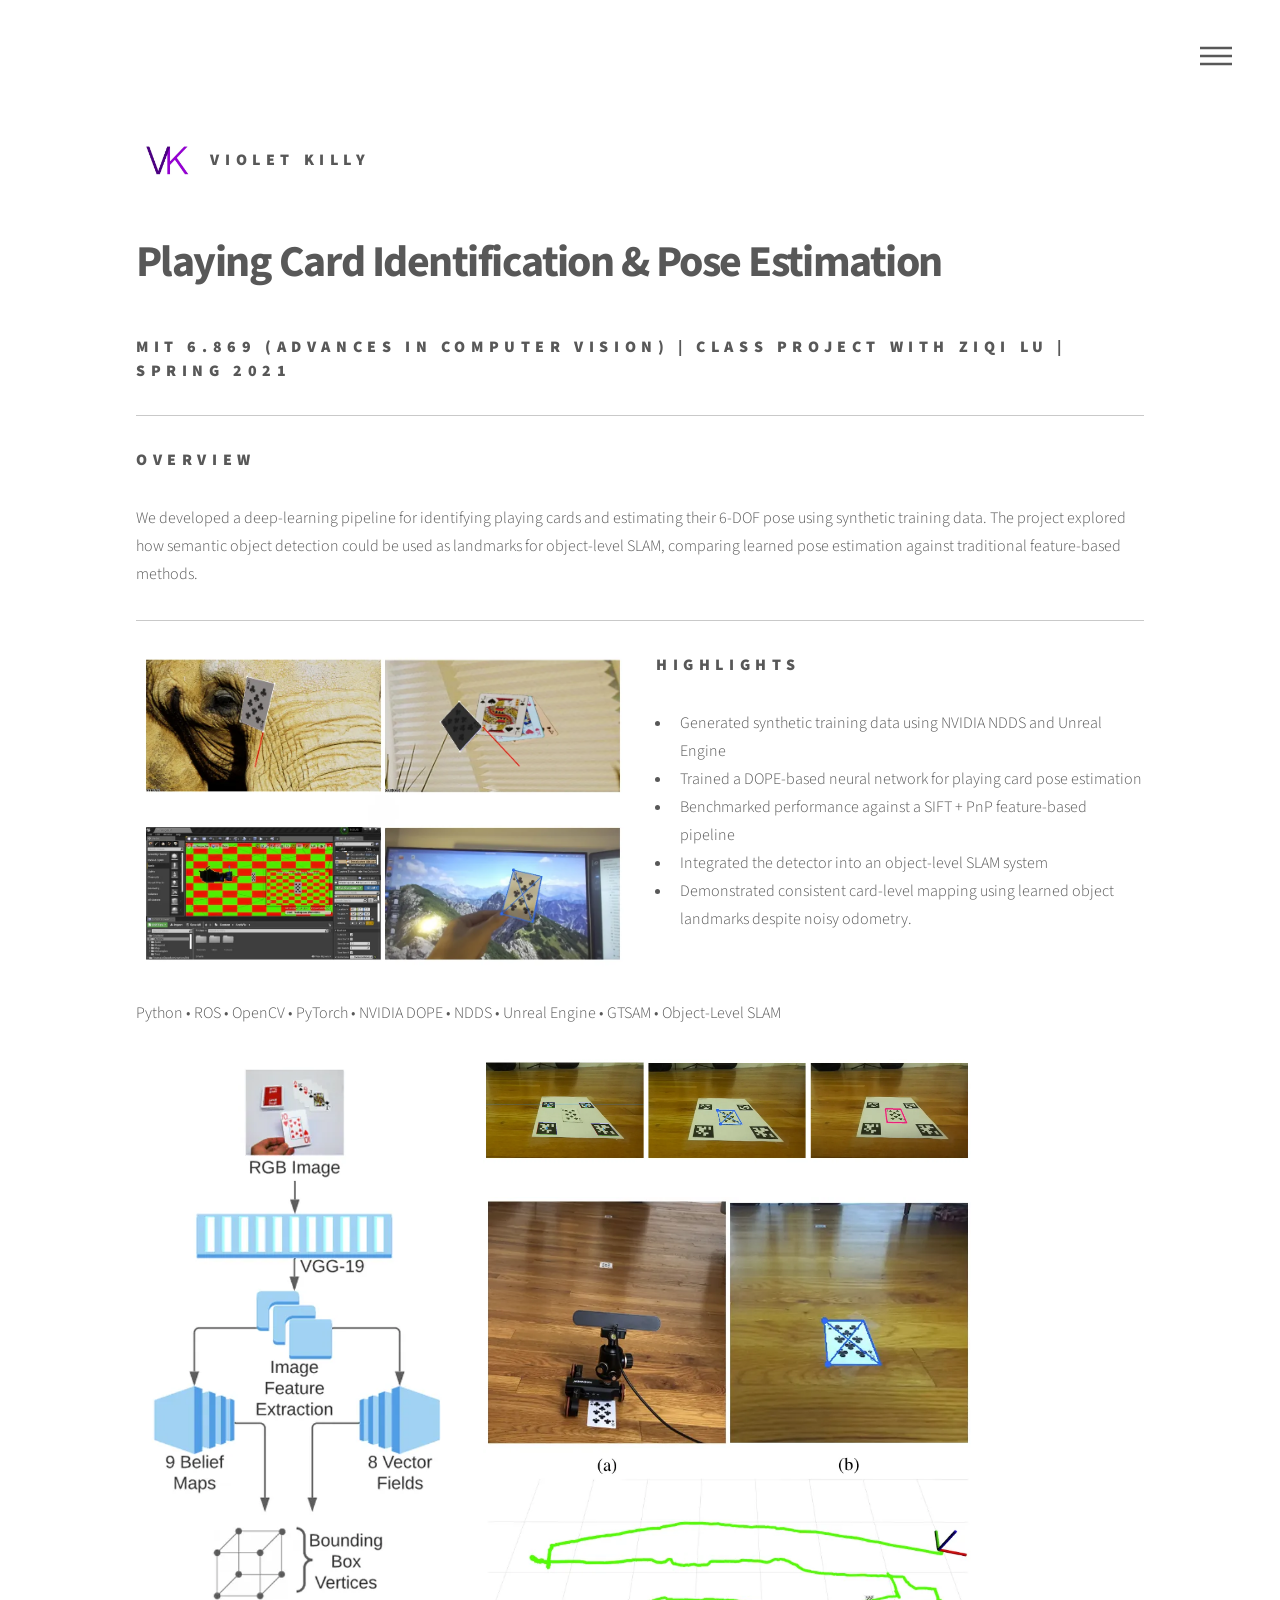
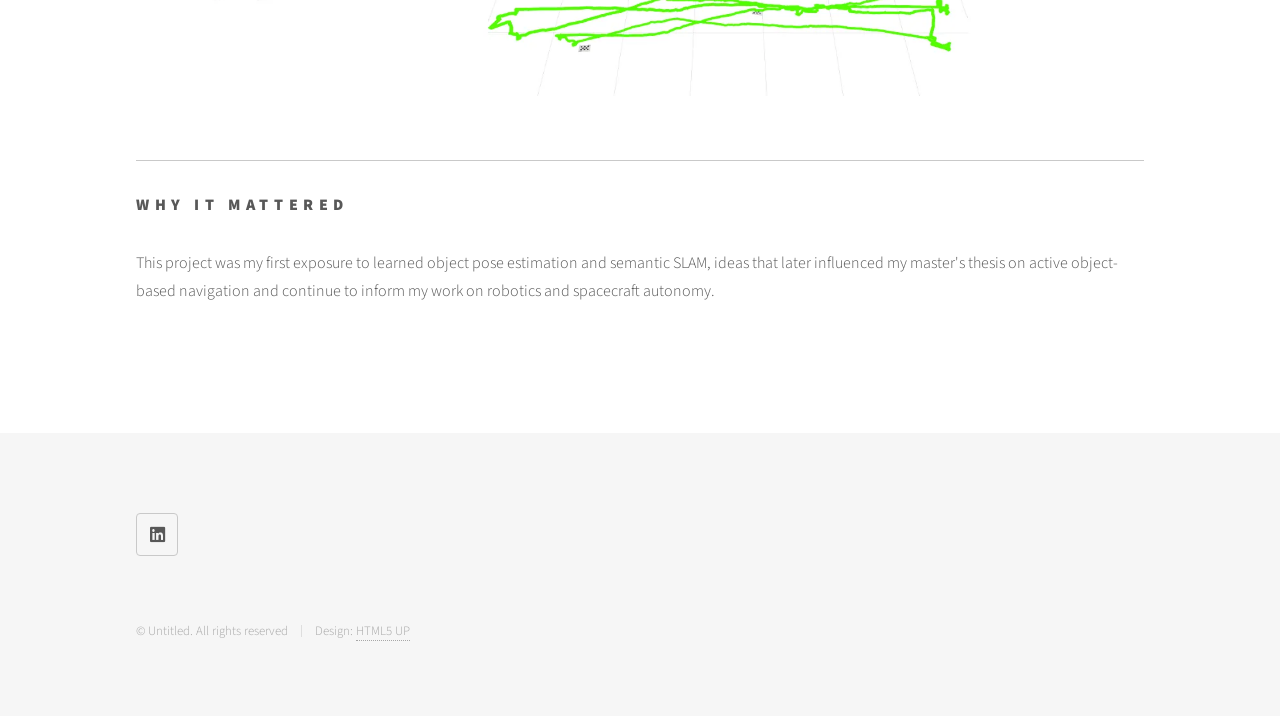
==== commit 0f224a21: "Added cube puzzles and game design" ====
--- a/cards.html
+++ b/cards.html
@@ -47,7 +47,7 @@
 					<div id="main">
 						<div class="inner">
 							<h1>Playing Card Identification & Pose Estimation</h1>
-							<h3>MIT 6.869 (Advances in Computer Vision) | Class Project with Ziqi Lu | 2021</h3>
+							<h3>MIT 6.869 (Advances in Computer Vision) | Class Project with Ziqi Lu | Spring 2021</h3>
 							<hr />						
 							<section>
 								<h3>Overview</h3>
